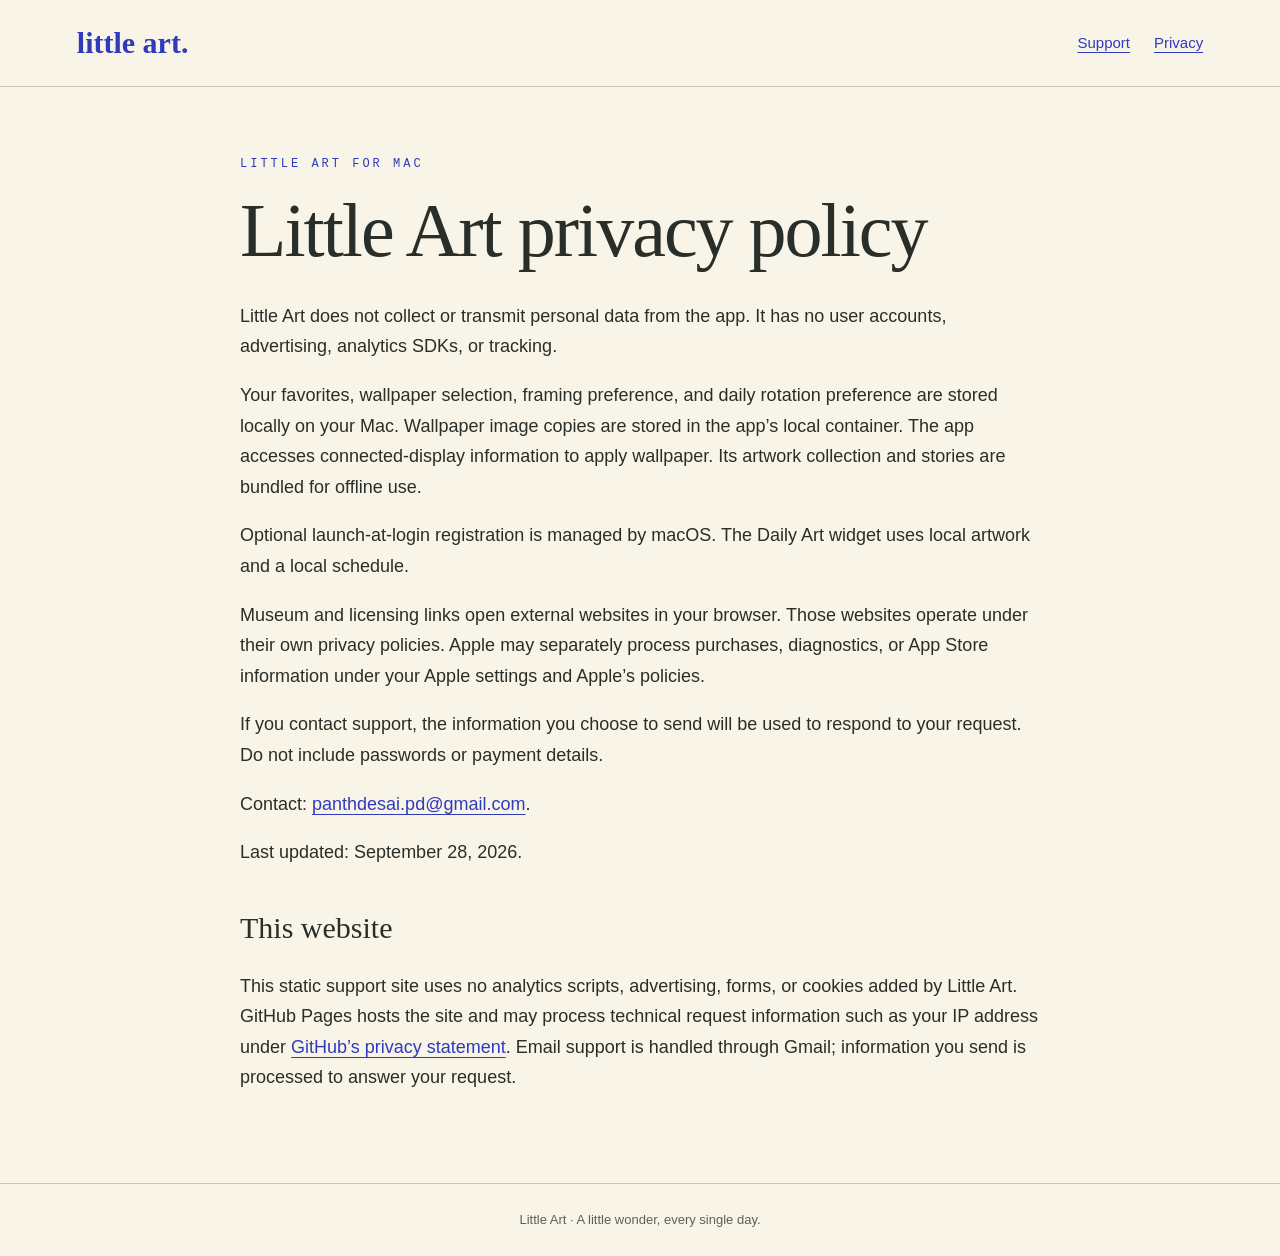
==== privacy.html @ faa5f4cb "Publish Little Art support and privacy pages" ====
<!doctype html>
<html lang="en"><head><meta charset="utf-8"><meta name="viewport" content="width=device-width,initial-scale=1"><title>Privacy · Little Art</title><meta name="description" content="Support and privacy information for Little Art, a painting wallpaper app for Mac."><link rel="stylesheet" href="style.css"></head><body><header><a class="brand" href="index.html">little art.</a><nav aria-label="Main navigation"><a href="support.html">Support</a><a href="privacy.html">Privacy</a></nav></header><main><p class="eyebrow">Little Art for Mac</p><h1>Little Art privacy policy</h1><p>Little Art does not collect or transmit personal data from the app. It has no user accounts, advertising, analytics SDKs, or tracking.</p><p>Your favorites, wallpaper selection, framing preference, and daily rotation preference are stored locally on your Mac. Wallpaper image copies are stored in the app’s local container. The app accesses connected-display information to apply wallpaper. Its artwork collection and stories are bundled for offline use.</p><p>Optional launch-at-login registration is managed by macOS. The Daily Art widget uses local artwork and a local schedule.</p><p>Museum and licensing links open external websites in your browser. Those websites operate under their own privacy policies. Apple may separately process purchases, diagnostics, or App Store information under your Apple settings and Apple’s policies.</p><p>If you contact support, the information you choose to send will be used to respond to your request. Do not include passwords or payment details.</p><p>Contact: <a href="mailto:panthdesai.pd@gmail.com">panthdesai.pd@gmail.com</a>.</p><p>Last updated: September 28, 2026.</p><h2>This website</h2><p>This static support site uses no analytics scripts, advertising, forms, or cookies added by Little Art. GitHub Pages hosts the site and may process technical request information such as your IP address under <a href="https://docs.github.com/en/site-policy/privacy-policies/github-general-privacy-statement">GitHub’s privacy statement</a>. Email support is handled through Gmail; information you send is processed to answer your request.</p></main><footer>Little Art · A little wonder, every single day.</footer></body></html>
---- style.css ----
:root{color-scheme:light;--paper:#f8f4e8;--ink:#292e29;--blue:#303bbb;--red:#b64b30}*{box-sizing:border-box}body{margin:0;background:var(--paper);color:var(--ink);font:18px/1.7 -apple-system,BlinkMacSystemFont,"Segoe UI",sans-serif}header{padding:26px max(6vw,24px);border-bottom:1px solid #ccc7b9;display:flex;justify-content:space-between;align-items:center;gap:24px}a{color:var(--blue);text-underline-offset:4px}a:focus-visible{outline:3px solid var(--red);outline-offset:5px}.brand{font:bold 30px Georgia,serif;text-decoration:none}nav{display:flex;gap:24px;font-size:15px}main{max-width:850px;margin:70px auto 90px;padding:0 25px}.eyebrow{font:12px monospace;letter-spacing:3px;color:var(--blue);text-transform:uppercase}h1{font:normal clamp(44px,8vw,76px)/1.05 Georgia,serif;letter-spacing:-2px;margin:20px 0 30px}h2{font:normal 30px/1.2 Georgia,serif;margin-top:42px}p{margin:18px 0}.intro{font-size:23px;color:#53584f}.contact{display:inline-block;background:var(--blue);color:white;padding:13px 22px;text-decoration:none;margin:10px 0;overflow-wrap:anywhere}.note{border-left:3px solid var(--red);padding-left:20px;color:#555b52}.links{display:grid;grid-template-columns:1fr 1fr;gap:22px;margin:40px 0}.links a{padding:25px;border:1px solid #c9c5b6;text-decoration:none;font:28px Georgia,serif}footer{border-top:1px solid #ccc7b9;padding:25px;text-align:center;font-size:13px;color:#5b6157}@media(max-width:540px){header{align-items:flex-start;flex-direction:column;gap:12px}main{margin-top:45px}.links{grid-template-columns:1fr}body{font-size:16px}}
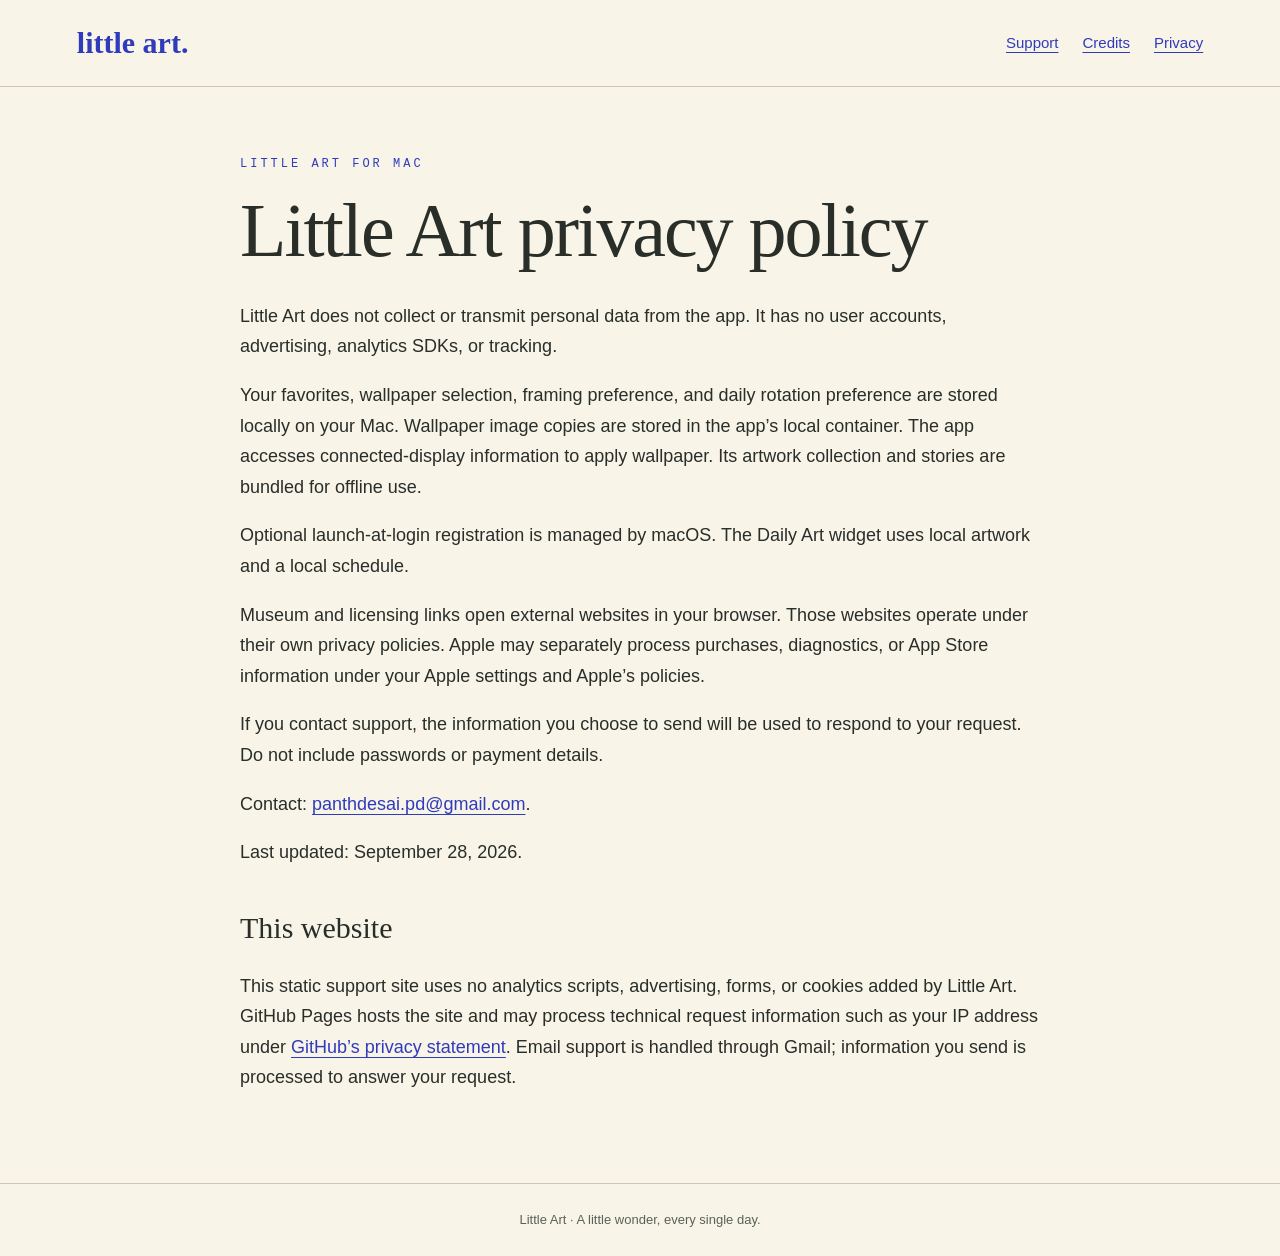
==== commit 06dca2e0: "Update live app links, 40-work collection and artwork credits" ====
--- a/privacy.html
+++ b/privacy.html
@@ -1,2 +1,2 @@
 <!doctype html>
-<html lang="en"><head><meta charset="utf-8"><meta name="viewport" content="width=device-width,initial-scale=1"><title>Privacy · Little Art</title><meta name="description" content="Support and privacy information for Little Art, a painting wallpaper app for Mac."><link rel="stylesheet" href="style.css"></head><body><header><a class="brand" href="index.html">little art.</a><nav aria-label="Main navigation"><a href="support.html">Support</a><a href="privacy.html">Privacy</a></nav></header><main><p class="eyebrow">Little Art for Mac</p><h1>Little Art privacy policy</h1><p>Little Art does not collect or transmit personal data from the app. It has no user accounts, advertising, analytics SDKs, or tracking.</p><p>Your favorites, wallpaper selection, framing preference, and daily rotation preference are stored locally on your Mac. Wallpaper image copies are stored in the app’s local container. The app accesses connected-display information to apply wallpaper. Its artwork collection and stories are bundled for offline use.</p><p>Optional launch-at-login registration is managed by macOS. The Daily Art widget uses local artwork and a local schedule.</p><p>Museum and licensing links open external websites in your browser. Those websites operate under their own privacy policies. Apple may separately process purchases, diagnostics, or App Store information under your Apple settings and Apple’s policies.</p><p>If you contact support, the information you choose to send will be used to respond to your request. Do not include passwords or payment details.</p><p>Contact: <a href="mailto:panthdesai.pd@gmail.com">panthdesai.pd@gmail.com</a>.</p><p>Last updated: September 28, 2026.</p><h2>This website</h2><p>This static support site uses no analytics scripts, advertising, forms, or cookies added by Little Art. GitHub Pages hosts the site and may process technical request information such as your IP address under <a href="https://docs.github.com/en/site-policy/privacy-policies/github-general-privacy-statement">GitHub’s privacy statement</a>. Email support is handled through Gmail; information you send is processed to answer your request.</p></main><footer>Little Art · A little wonder, every single day.</footer></body></html>+<html lang="en"><head><meta charset="utf-8"><meta name="viewport" content="width=device-width,initial-scale=1"><title>Privacy · Little Art</title><meta name="description" content="Support and privacy information for Little Art, a painting wallpaper app for Mac."><link rel="stylesheet" href="style.css"></head><body><header><a class="brand" href="index.html">little art.</a><nav aria-label="Main navigation"><a href="support.html">Support</a><a href="credits.html">Credits</a><a href="privacy.html">Privacy</a></nav></header><main><p class="eyebrow">Little Art for Mac</p><h1>Little Art privacy policy</h1><p>Little Art does not collect or transmit personal data from the app. It has no user accounts, advertising, analytics SDKs, or tracking.</p><p>Your favorites, wallpaper selection, framing preference, and daily rotation preference are stored locally on your Mac. Wallpaper image copies are stored in the app’s local container. The app accesses connected-display information to apply wallpaper. Its artwork collection and stories are bundled for offline use.</p><p>Optional launch-at-login registration is managed by macOS. The Daily Art widget uses local artwork and a local schedule.</p><p>Museum and licensing links open external websites in your browser. Those websites operate under their own privacy policies. Apple may separately process purchases, diagnostics, or App Store information under your Apple settings and Apple’s policies.</p><p>If you contact support, the information you choose to send will be used to respond to your request. Do not include passwords or payment details.</p><p>Contact: <a href="mailto:panthdesai.pd@gmail.com">panthdesai.pd@gmail.com</a>.</p><p>Last updated: September 28, 2026.</p><h2>This website</h2><p>This static support site uses no analytics scripts, advertising, forms, or cookies added by Little Art. GitHub Pages hosts the site and may process technical request information such as your IP address under <a href="https://docs.github.com/en/site-policy/privacy-policies/github-general-privacy-statement">GitHub’s privacy statement</a>. Email support is handled through Gmail; information you send is processed to answer your request.</p></main><footer>Little Art · A little wonder, every single day.</footer></body></html>
--- a/style.css
+++ b/style.css
@@ -1 +1,3 @@
 :root{color-scheme:light;--paper:#f8f4e8;--ink:#292e29;--blue:#303bbb;--red:#b64b30}*{box-sizing:border-box}body{margin:0;background:var(--paper);color:var(--ink);font:18px/1.7 -apple-system,BlinkMacSystemFont,"Segoe UI",sans-serif}header{padding:26px max(6vw,24px);border-bottom:1px solid #ccc7b9;display:flex;justify-content:space-between;align-items:center;gap:24px}a{color:var(--blue);text-underline-offset:4px}a:focus-visible{outline:3px solid var(--red);outline-offset:5px}.brand{font:bold 30px Georgia,serif;text-decoration:none}nav{display:flex;gap:24px;font-size:15px}main{max-width:850px;margin:70px auto 90px;padding:0 25px}.eyebrow{font:12px monospace;letter-spacing:3px;color:var(--blue);text-transform:uppercase}h1{font:normal clamp(44px,8vw,76px)/1.05 Georgia,serif;letter-spacing:-2px;margin:20px 0 30px}h2{font:normal 30px/1.2 Georgia,serif;margin-top:42px}p{margin:18px 0}.intro{font-size:23px;color:#53584f}.contact{display:inline-block;background:var(--blue);color:white;padding:13px 22px;text-decoration:none;margin:10px 0;overflow-wrap:anywhere}.note{border-left:3px solid var(--red);padding-left:20px;color:#555b52}.links{display:grid;grid-template-columns:1fr 1fr;gap:22px;margin:40px 0}.links a{padding:25px;border:1px solid #c9c5b6;text-decoration:none;font:28px Georgia,serif}footer{border-top:1px solid #ccc7b9;padding:25px;text-align:center;font-size:13px;color:#5b6157}@media(max-width:540px){header{align-items:flex-start;flex-direction:column;gap:12px}main{margin-top:45px}.links{grid-template-columns:1fr}body{font-size:16px}}
+
+.credits-record{white-space:pre-wrap;overflow-wrap:anywhere;font:14px/1.7 ui-monospace,SFMono-Regular,monospace;padding:22px;border:1px solid #ccc7b9;background:#ffffff55}
